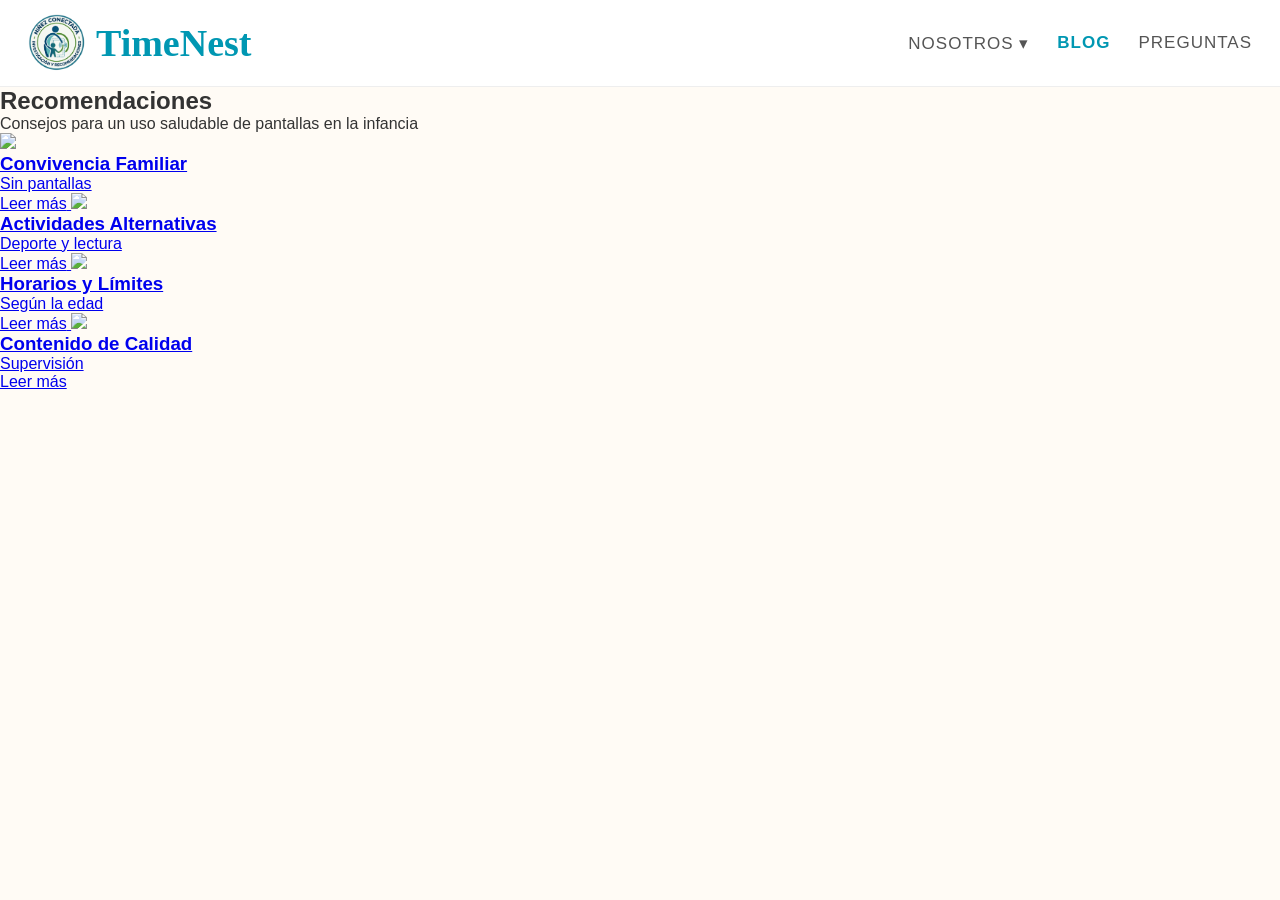
==== blog.html @ f958debc "Update blog.html" ====
<!DOCTYPE html>
<html lang="es">
<head>
    <meta charset="UTF-8">
    <meta name="viewport" content="width=device-width, initial-scale=1.0">
    <title>Blog - TimeNest</title>
    <link rel="stylesheet" href="style.css">
    <link rel="icon" type="image/png" href="logo.png">
</head>
<body style="background:#FFFBF5;">
    <header>
        <a href="index.html" class="brand">
            <img src="logo.png" alt="Niñez Conectada" class="logo-img">
            <span class="brand-name">TimeNest</span>
        </a>
        <nav class="nav-center">
            <div class="dropdown">
                <a href="#" class="drop-btn" id="aboutBtn">NOSOTROS ▾</a>
                <div class="dropdown-content" id="aboutMenu">
                    <a href="nosotros.html">Sobre nosotros</a>
                    <a href="mision.html">Nuestra Misión</a>
                </div>
            </div>
            <a href="blog.html" style="color:#0097B2; font-weight:700;">BLOG</a>
            <a href="#">PREGUNTAS</a>
        </nav>
    </header>

    <section class="catalog-section">
        <h1 class="catalog-title">Recomendaciones</h1>
        <p class="catalog-subtitle">Consejos para un uso saludable de pantallas en la infancia</p>

        <div class="catalog-grid">
            
            <a href="blog1.html" class="catalog-card">
                <img src="https://images.unsplash.com/photo-1544723795-3fb6469f2f70?q=80&w=500" class="catalog-img">
                <h3 class="catalog-card-title">Convivencia Familiar</h3>
                <p class="catalog-card-desc">Sin pantallas</p>
                <span class="catalog-btn">Leer más</span>
            </a>

            <a href="blog2.html" class="catalog-card">
                <img src="https://images.unsplash.com/photo-1596464716127-f2a82984de30?q=80&w=500" class="catalog-img">
                <h3 class="catalog-card-title">Actividades Alternativas</h3>
                <p class="catalog-card-desc">Deporte y lectura</p>
                <span class="catalog-btn">Leer más</span>
            </a>

            <a href="blog3.html" class="catalog-card">
                <img src="https://images.unsplash.com/photo-1506126613408-eca07ce68773?q=80&w=500" class="catalog-img">
                <h3 class="catalog-card-title">Horarios y Límites</h3>
                <p class="catalog-card-desc">Según la edad</p>
                <span class="catalog-btn">Leer más</span>
            </a>

            <a href="blog4.html" class="catalog-card">
                <img src="https://images.unsplash.com/photo-1503454537195-1dcabb73ffb9?q=80&w=500" class="catalog-img">
                <h3 class="catalog-card-title">Contenido de Calidad</h3>
                <p class="catalog-card-desc">Supervisión</p>
                <span class="catalog-btn">Leer más</span>
            </a>

        </div>
    </section>

<script>
const aboutBtn=document.getElementById('aboutBtn'), aboutMenu=document.getElementById('aboutMenu');
aboutBtn.onclick=(e)=>{e.preventDefault(); e.stopPropagation(); aboutMenu.classList.toggle('show'); };
document.addEventListener('click',()=>{ aboutMenu.classList.remove('show'); });
</script>
</body>
</html>
---- style.css ----
*{margin:0;padding:0;box-sizing:border-box}
html{scroll-behavior:smooth}
body{font-family:Arial,Helvetica,sans-serif;background:#fff;color:#333}

/* HEADER */
header{display:flex;justify-content:space-between;align-items:center;background:#fff;border-bottom:1px solid #eee;position:sticky;top:0;z-index:1000;padding:14px 28px}
.brand{display:flex;align-items:center;gap:10px;text-decoration:none!important}
.logo-img{width:58px;height:58px;object-fit:contain;border-radius:50%;display:block}
.brand-name{font-family:'Georgia',serif;font-size:38px;color:#0097B2;font-weight:700;line-height:58px;text-decoration:none!important}
.nav-center{display:flex;gap:28px;align-items:center}
.nav-center a,.drop-btn{text-decoration:none;color:#555;font-size:17px;letter-spacing:1px;font-weight:500;background:none;border:none;cursor:pointer}
.nav-center a:hover,.drop-btn:hover{color:#0097B2}

/* IDIOMA */
.lang-dropdown{position:relative;margin-left:8px}
.lang-btn{background:#fff;border:1px solid #ddd;border-radius:20px;padding:6px 14px;cursor:pointer;font-size:15px;color:#555;display:flex;align-items:center;gap:6px}
.lang-menu{display:none;position:absolute;right:0;top:40px;background:#fff;border:1px solid #eee;border-radius:10px;box-shadow:0 8px 24px rgba(0,0,0,0.15);min-width:165px;z-index:1200;overflow:hidden}
.lang-menu.show{display:block}
.lang-menu button{width:100%;background:none;border:none;padding:10px 14px;text-align:left;cursor:pointer;font-size:14px;display:flex;align-items:center;gap:8px}
.lang-menu button:hover{background:#f0f9fa}

/* DROPDOWN NOSOTROS */
.dropdown{position:relative}
.dropdown-content{display:none;position:absolute;left:50%;transform:translateX(-50%);top:38px;background:#fff;min-width:190px;border-radius:10px;box-shadow:0 8px 24px rgba(0,0,0,0.15);border:1px solid #eee;z-index:1200;overflow:hidden}
.dropdown-content.show{display:block}
.dropdown-content a{display:block;padding:12px 16px;font-size:14px;color:#444;text-decoration:none}
.dropdown-content a:hover{background:#f0f9fa;color:#0097B2}

/* HERO INDEX */
.hero-image{width:100%;height:520px;background:url('banner.png') no-repeat center/cover;background-color:#000}
.hero-text{background:#0097B2;color:#fff;text-align:center;padding:70px 20px 80px}
.hero-text h1{font-family:'Georgia',serif;font-size:44px;margin-bottom:18px}
.hero-text p{max-width:820px;margin:0 auto 35px;font-size:18px;line-height:1.6;color:#eaf6f8}
.btn{background:#fff;color:#0097B2;padding:14px 34px;border-radius:4px;font-size:14px;font-weight:700;text-decoration:none}

/* BLOG - FORMATO NUEVO VERTICAL COMO TU FOTO */
.reco-section{background:#fff;padding:50px 40px 60px}
.reco-title{font-size:22px;font-weight:800;letter-spacing:0.5px;margin-bottom:32px;color:#111; font-family:Arial, sans-serif; text-transform:uppercase;}
.reco-grid-vertical{
  display:grid;
  grid-template-columns: 165px 165px;
  gap:50px 80px;
  max-width:900px;
}
.reco-card-v{
  text-decoration:none;
  color:#222;
  display:block;
  cursor:pointer;
}
.reco-card-v:hover .reco-text-v{
  color:#0097B2;
}
.reco-img-v{
  width:165px;
  height:165px;
  object-fit:cover;
  display:block;
  background:#f0f0f0;
}
.reco-text-v{
  margin-top:12px;
  font-size:14px;
  line-height:1.35;
  font-family:Arial, sans-serif;
  max-width:165px;
  color:#222;
}

/* NOSOTROS Y MISION */
.nosotros-section{max-width:900px;margin:0 auto;padding:50px 40px 80px}
.nosotros-section h1{font-family:Arial,sans-serif;font-size:26px;font-weight:700;color:#111;margin-bottom:28px; text-transform:uppercase;}
.nosotros-content p{font-size:15px;line-height:1.7;color:#333;margin-bottom:20px;text-align:left}

/* RESPONSIVE */
@media (max-width:1100px){
  .reco-grid-vertical{grid-template-columns: 165px 165px; gap:40px 60px;}
}

@media (max-width:900px){
 header{flex-wrap:wrap;padding:10px 12px}
 .logo-img{width:42px;height:42px}.brand-name{font-size:28px;line-height:42px}
 .nav-center{width:100%;justify-content:center;gap:16px;padding-top:8px;border-top:1px solid #f5f5f5;flex-wrap:wrap}
 .reco-section{padding:24px 16px 40px}
 .hero-image{height:280px}.hero-text h1{font-size:28px}
 .nosotros-section{padding:30px 16px 50px}
 .nosotros-section h1{font-size:22px}
 .nosotros-content p{font-size:14px}
}

@media (max-width:500px){
  .reco-grid-vertical{grid-template-columns: 1fr 1fr; gap:20px 16px;}
  .reco-img-v{width:100%; height:140px;}
  .reco-text-v{max-width:100%; font-size:13px;}
}
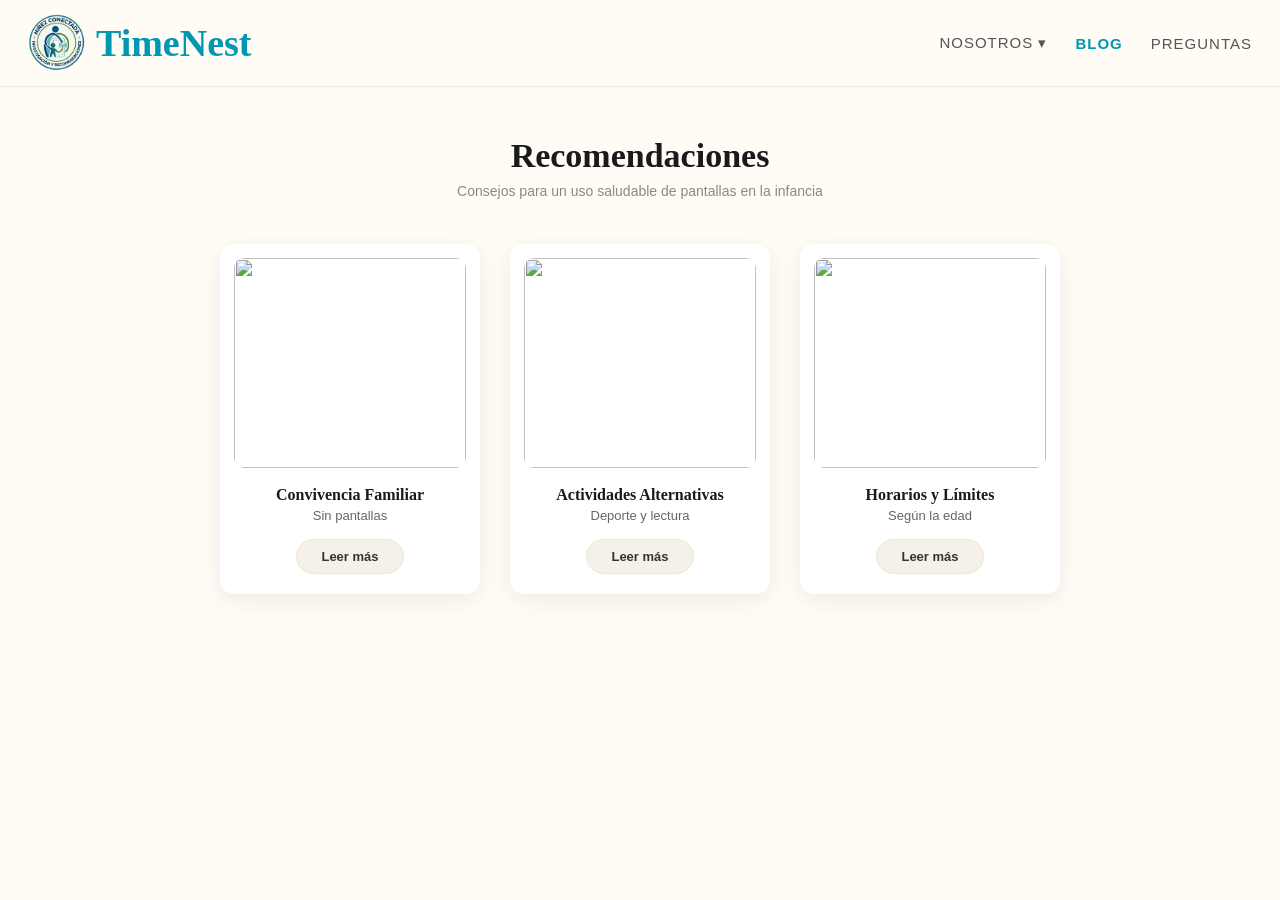
==== commit 34ba0abb: "Update blog.html" ====
--- a/blog.html
+++ b/blog.html
@@ -4,10 +4,10 @@
     <meta charset="UTF-8">
     <meta name="viewport" content="width=device-width, initial-scale=1.0">
     <title>Blog - TimeNest</title>
-    <link rel="stylesheet" href="style.css">
+    <link rel="stylesheet" href="style.css?v=2">
     <link rel="icon" type="image/png" href="logo.png">
 </head>
-<body style="background:#FFFBF5;">
+<body>
     <header>
         <a href="index.html" class="brand">
             <img src="logo.png" alt="Niñez Conectada" class="logo-img">
@@ -31,7 +31,6 @@
         <p class="catalog-subtitle">Consejos para un uso saludable de pantallas en la infancia</p>
 
         <div class="catalog-grid">
-            
             <a href="blog1.html" class="catalog-card">
                 <img src="https://images.unsplash.com/photo-1544723795-3fb6469f2f70?q=80&w=500" class="catalog-img">
                 <h3 class="catalog-card-title">Convivencia Familiar</h3>
@@ -52,14 +51,6 @@
                 <p class="catalog-card-desc">Según la edad</p>
                 <span class="catalog-btn">Leer más</span>
             </a>
-
-            <a href="blog4.html" class="catalog-card">
-                <img src="https://images.unsplash.com/photo-1503454537195-1dcabb73ffb9?q=80&w=500" class="catalog-img">
-                <h3 class="catalog-card-title">Contenido de Calidad</h3>
-                <p class="catalog-card-desc">Supervisión</p>
-                <span class="catalog-btn">Leer más</span>
-            </a>
-
         </div>
     </section>
 
--- a/style.css
+++ b/style.css
@@ -1,95 +1,118 @@
 *{margin:0;padding:0;box-sizing:border-box}
 html{scroll-behavior:smooth}
-body{font-family:Arial,Helvetica,sans-serif;background:#fff;color:#333}
+body{font-family:Arial,Helvetica,sans-serif;background:#FFFBF5;color:#333}
 
 /* HEADER */
-header{display:flex;justify-content:space-between;align-items:center;background:#fff;border-bottom:1px solid #eee;position:sticky;top:0;z-index:1000;padding:14px 28px}
+header{display:flex;justify-content:space-between;align-items:center;background:#FFFBF5;border-bottom:1px solid #f0ebe0;position:sticky;top:0;z-index:1000;padding:14px 28px}
 .brand{display:flex;align-items:center;gap:10px;text-decoration:none!important}
 .logo-img{width:58px;height:58px;object-fit:contain;border-radius:50%;display:block}
 .brand-name{font-family:'Georgia',serif;font-size:38px;color:#0097B2;font-weight:700;line-height:58px;text-decoration:none!important}
 .nav-center{display:flex;gap:28px;align-items:center}
-.nav-center a,.drop-btn{text-decoration:none;color:#555;font-size:17px;letter-spacing:1px;font-weight:500;background:none;border:none;cursor:pointer}
+.nav-center a,.drop-btn{text-decoration:none;color:#555;font-size:15px;letter-spacing:1px;font-weight:500;background:none;border:none;cursor:pointer}
 .nav-center a:hover,.drop-btn:hover{color:#0097B2}
-
-/* IDIOMA */
-.lang-dropdown{position:relative;margin-left:8px}
-.lang-btn{background:#fff;border:1px solid #ddd;border-radius:20px;padding:6px 14px;cursor:pointer;font-size:15px;color:#555;display:flex;align-items:center;gap:6px}
-.lang-menu{display:none;position:absolute;right:0;top:40px;background:#fff;border:1px solid #eee;border-radius:10px;box-shadow:0 8px 24px rgba(0,0,0,0.15);min-width:165px;z-index:1200;overflow:hidden}
-.lang-menu.show{display:block}
-.lang-menu button{width:100%;background:none;border:none;padding:10px 14px;text-align:left;cursor:pointer;font-size:14px;display:flex;align-items:center;gap:8px}
-.lang-menu button:hover{background:#f0f9fa}
-
-/* DROPDOWN NOSOTROS */
 .dropdown{position:relative}
 .dropdown-content{display:none;position:absolute;left:50%;transform:translateX(-50%);top:38px;background:#fff;min-width:190px;border-radius:10px;box-shadow:0 8px 24px rgba(0,0,0,0.15);border:1px solid #eee;z-index:1200;overflow:hidden}
 .dropdown-content.show{display:block}
 .dropdown-content a{display:block;padding:12px 16px;font-size:14px;color:#444;text-decoration:none}
 .dropdown-content a:hover{background:#f0f9fa;color:#0097B2}
 
-/* HERO INDEX */
+/* HERO */
 .hero-image{width:100%;height:520px;background:url('banner.png') no-repeat center/cover;background-color:#000}
 .hero-text{background:#0097B2;color:#fff;text-align:center;padding:70px 20px 80px}
 .hero-text h1{font-family:'Georgia',serif;font-size:44px;margin-bottom:18px}
 .hero-text p{max-width:820px;margin:0 auto 35px;font-size:18px;line-height:1.6;color:#eaf6f8}
 .btn{background:#fff;color:#0097B2;padding:14px 34px;border-radius:4px;font-size:14px;font-weight:700;text-decoration:none}
 
-/* BLOG - FORMATO NUEVO VERTICAL COMO TU FOTO */
-.reco-section{background:#fff;padding:50px 40px 60px}
-.reco-title{font-size:22px;font-weight:800;letter-spacing:0.5px;margin-bottom:32px;color:#111; font-family:Arial, sans-serif; text-transform:uppercase;}
-.reco-grid-vertical{
+/* NOSOTROS Y MISION */
+.nosotros-section{max-width:900px;margin:0 auto;padding:50px 40px 80px; background:#fff;}
+.nosotros-section h1{font-family:'Georgia',serif;font-size:28px;font-weight:700;color:#111;margin-bottom:28px;}
+.nosotros-content p{font-size:15px;line-height:1.7;color:#333;margin-bottom:20px;}
+
+/* BLOG ESTETICA CENTRADA - IGUAL EN PC Y CELULAR */
+.catalog-section{
+  background:#FFFBF5;
+  padding:50px 20px 80px;
+  text-align:center;
+  width:100%;
+}
+.catalog-title{
+  font-family:'Georgia',serif;
+  font-size:34px;
+  font-weight:800;
+  color:#1a1a1a;
+  margin-bottom:8px;
+  text-align:center;
+}
+.catalog-subtitle{
+  font-size:14px;
+  color:#8a8a8a;
+  margin-bottom:45px;
+  text-align:center;
+}
+.catalog-grid{
   display:grid;
-  grid-template-columns: 165px 165px;
-  gap:50px 80px;
-  max-width:900px;
+  grid-template-columns: repeat(3, 260px);
+  justify-content:center;
+  gap:30px;
+  max-width:1100px;
+  margin:0 auto;
 }
-.reco-card-v{
-  text-decoration:none;
-  color:#222;
+.catalog-card{
+  background:#ffffff;
+  width:260px;
+  border-radius:14px;
+  box-shadow:0 6px 22px rgba(0,0,0,0.07);
+  padding:14px 14px 20px;
+  text-decoration:none!important;
+  display:flex;
+  flex-direction:column;
+  align-items:center;
+  transition:transform 0.2s;
+}
+.catalog-card:hover{transform:translateY(-5px); box-shadow:0 10px 32px rgba(0,0,0,0.12);}
+.catalog-img{
+  width:100%!important;
+  height:210px!important;
+  object-fit:cover;
+  border-radius:10px;
   display:block;
-  cursor:pointer;
 }
-.reco-card-v:hover .reco-text-v{
-  color:#0097B2;
+.catalog-card-title{
+  font-family:'Georgia',serif;
+  font-size:16px;
+  font-weight:700;
+  color:#1a1a1a;
+  margin-top:18px;
+  margin-bottom:4px;
+  text-decoration:none!important;
 }
-.reco-img-v{
-  width:165px;
-  height:165px;
-  object-fit:cover;
-  display:block;
-  background:#f0f0f0;
+.catalog-card-desc{
+  font-size:13px;
+  color:#666;
+  font-weight:500;
+  margin-bottom:16px;
+  text-decoration:none!important;
 }
-.reco-text-v{
-  margin-top:12px;
-  font-size:14px;
-  line-height:1.35;
-  font-family:Arial, sans-serif;
-  max-width:165px;
-  color:#222;
+.catalog-btn{
+  background:#F5F0E8;
+  border:1px solid #eee7d6;
+  color:#333;
+  padding:9px 24px;
+  border-radius:22px;
+  font-size:13px;
+  font-weight:600;
+  text-decoration:none!important;
 }
 
-/* NOSOTROS Y MISION */
-.nosotros-section{max-width:900px;margin:0 auto;padding:50px 40px 80px}
-.nosotros-section h1{font-family:Arial,sans-serif;font-size:26px;font-weight:700;color:#111;margin-bottom:28px; text-transform:uppercase;}
-.nosotros-content p{font-size:15px;line-height:1.7;color:#333;margin-bottom:20px;text-align:left}
-
-/* RESPONSIVE */
-@media (max-width:1100px){
-  .reco-grid-vertical{grid-template-columns: 165px 165px; gap:40px 60px;}
-}
-
+/* CELULAR */
 @media (max-width:900px){
  header{flex-wrap:wrap;padding:10px 12px}
- .logo-img{width:42px;height:42px}.brand-name{font-size:28px;line-height:42px}
+ .logo-img{width:42px;height:42px}.brand-name{font-size:26px;line-height:42px}
  .nav-center{width:100%;justify-content:center;gap:16px;padding-top:8px;border-top:1px solid #f5f5f5;flex-wrap:wrap}
- .reco-section{padding:24px 16px 40px}
  .hero-image{height:280px}.hero-text h1{font-size:28px}
+ .catalog-grid{grid-template-columns: repeat(2, 165px); gap:16px;}
+ .catalog-card{width:165px; padding:10px 10px 14px;}
+ .catalog-img{height:140px!important;}
+ .catalog-title{font-size:26px;}
  .nosotros-section{padding:30px 16px 50px}
- .nosotros-section h1{font-size:22px}
- .nosotros-content p{font-size:14px}
 }
-
-@media (max-width:500px){
-  .reco-grid-vertical{grid-template-columns: 1fr 1fr; gap:20px 16px;}
-  .reco-img-v{width:100%; height:140px;}
-  .reco-text-v{max-width:100%; font-size:13px;}
-}
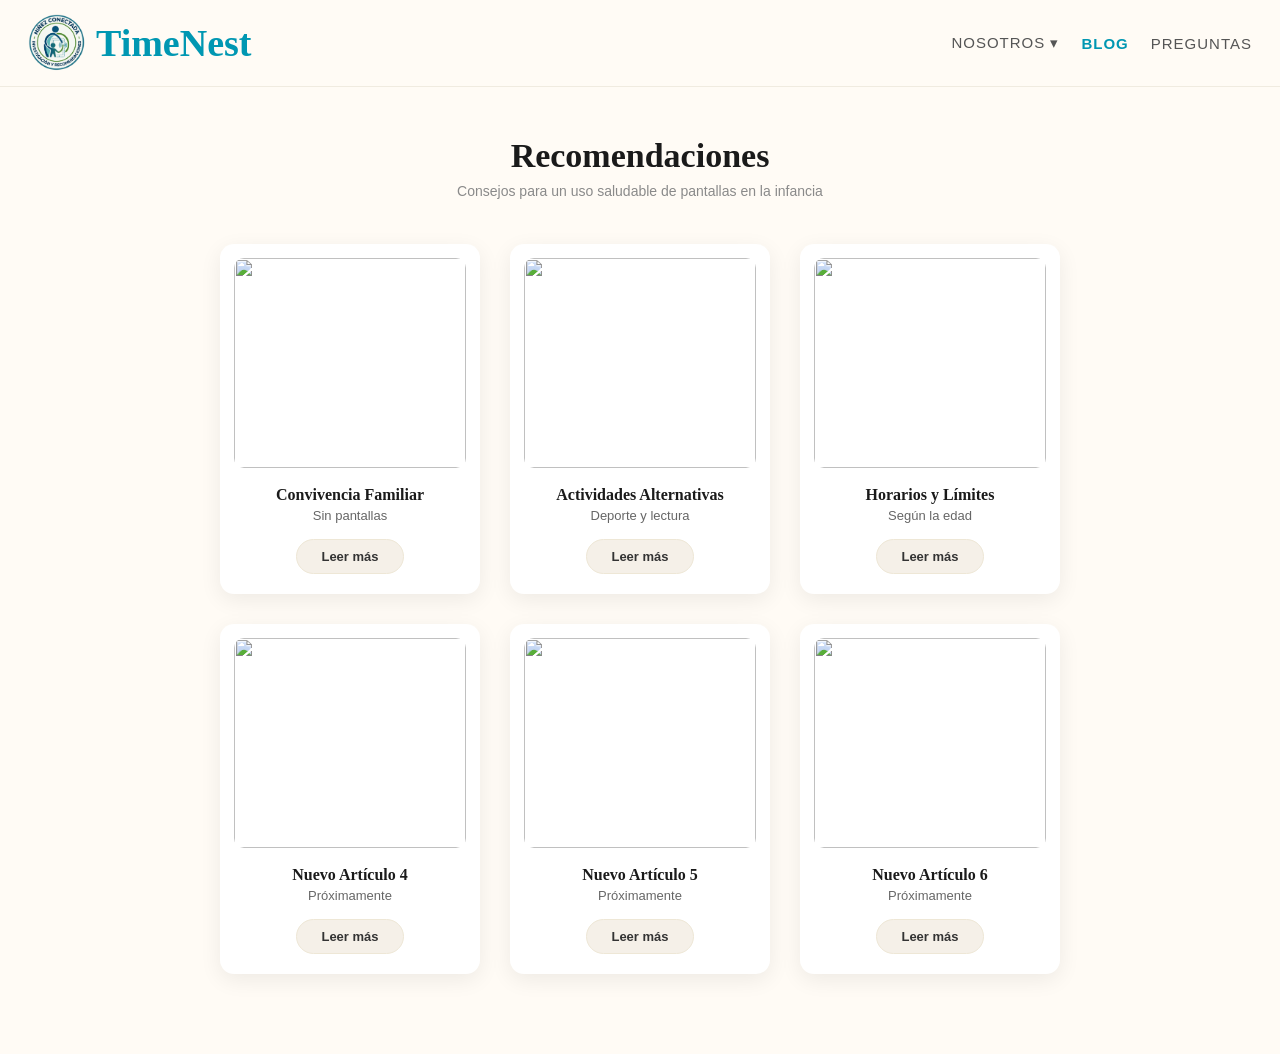
==== commit c9d380df: "Update blog.html" ====
--- a/blog.html
+++ b/blog.html
@@ -51,6 +51,28 @@
                 <p class="catalog-card-desc">Según la edad</p>
                 <span class="catalog-btn">Leer más</span>
             </a>
+
+            <!-- NUEVOS 3 BLOGS -->
+            <a href="blog4.html" class="catalog-card">
+                <img src="https://images.unsplash.com/photo-1516589178581-6cd7833ae3b2?q=80&w=500" class="catalog-img">
+                <h3 class="catalog-card-title">Nuevo Artículo 4</h3>
+                <p class="catalog-card-desc">Próximamente</p>
+                <span class="catalog-btn">Leer más</span>
+            </a>
+
+            <a href="blog5.html" class="catalog-card">
+                <img src="https://images.unsplash.com/photo-1516627145497-ae6968895b74?q=80&w=500" class="catalog-img">
+                <h3 class="catalog-card-title">Nuevo Artículo 5</h3>
+                <p class="catalog-card-desc">Próximamente</p>
+                <span class="catalog-btn">Leer más</span>
+            </a>
+
+            <a href="blog6.html" class="catalog-card">
+                <img src="https://images.unsplash.com/photo-1503454537195-1dcabb73ffb9?q=80&w=500" class="catalog-img">
+                <h3 class="catalog-card-title">Nuevo Artículo 6</h3>
+                <p class="catalog-card-desc">Próximamente</p>
+                <span class="catalog-btn">Leer más</span>
+            </a>
         </div>
     </section>
 
--- a/style.css
+++ b/style.css
@@ -7,7 +7,7 @@
 .brand{display:flex;align-items:center;gap:10px;text-decoration:none!important}
 .logo-img{width:58px;height:58px;object-fit:contain;border-radius:50%;display:block}
 .brand-name{font-family:'Georgia',serif;font-size:38px;color:#0097B2;font-weight:700;line-height:58px;text-decoration:none!important}
-.nav-center{display:flex;gap:28px;align-items:center}
+.nav-center{display:flex;gap:22px;align-items:center}
 .nav-center a,.drop-btn{text-decoration:none;color:#555;font-size:15px;letter-spacing:1px;font-weight:500;background:none;border:none;cursor:pointer}
 .nav-center a:hover,.drop-btn:hover{color:#0097B2}
 .dropdown{position:relative}
@@ -16,6 +16,14 @@
 .dropdown-content a{display:block;padding:12px 16px;font-size:14px;color:#444;text-decoration:none}
 .dropdown-content a:hover{background:#f0f9fa;color:#0097B2}
 
+/* IDIOMA - MENU PEQUEÑO COMO TU FOTO */
+.lang-dropdown{position:relative;margin-left:8px}
+.lang-btn{background:#fff;border:1px solid #ddd;border-radius:6px;padding:4px 8px;cursor:pointer;font-size:13px;color:#333;display:flex;align-items:center;gap:4px}
+.lang-menu{display:none;position:absolute;right:0;top:34px;background:#fff;border:1px solid #ccc;border-radius:4px;box-shadow:0 4px 12px rgba(0,0,0,0.15);min-width:130px;z-index:1200;overflow:hidden;padding:2px}
+.lang-menu.show{display:flex;gap:2px}
+.lang-menu button{width:auto;background:#f5f5f5;border:1px solid #ddd;border-radius:3px;padding:4px 6px;text-align:left;cursor:pointer;font-size:12px;display:flex;align-items:center;gap:4px;white-space:nowrap}
+.lang-menu button:hover{background:#e9e9e9}
+
 /* HERO */
 .hero-image{width:100%;height:520px;background:url('banner.png') no-repeat center/cover;background-color:#000}
 .hero-text{background:#0097B2;color:#fff;text-align:center;padding:70px 20px 80px}
@@ -23,92 +31,27 @@
 .hero-text p{max-width:820px;margin:0 auto 35px;font-size:18px;line-height:1.6;color:#eaf6f8}
 .btn{background:#fff;color:#0097B2;padding:14px 34px;border-radius:4px;font-size:14px;font-weight:700;text-decoration:none}
 
-/* NOSOTROS Y MISION */
+/* NOSOTROS */
 .nosotros-section{max-width:900px;margin:0 auto;padding:50px 40px 80px; background:#fff;}
 .nosotros-section h1{font-family:'Georgia',serif;font-size:28px;font-weight:700;color:#111;margin-bottom:28px;}
 .nosotros-content p{font-size:15px;line-height:1.7;color:#333;margin-bottom:20px;}
 
-/* BLOG ESTETICA CENTRADA - IGUAL EN PC Y CELULAR */
-.catalog-section{
-  background:#FFFBF5;
-  padding:50px 20px 80px;
-  text-align:center;
-  width:100%;
-}
-.catalog-title{
-  font-family:'Georgia',serif;
-  font-size:34px;
-  font-weight:800;
-  color:#1a1a1a;
-  margin-bottom:8px;
-  text-align:center;
-}
-.catalog-subtitle{
-  font-size:14px;
-  color:#8a8a8a;
-  margin-bottom:45px;
-  text-align:center;
-}
-.catalog-grid{
-  display:grid;
-  grid-template-columns: repeat(3, 260px);
-  justify-content:center;
-  gap:30px;
-  max-width:1100px;
-  margin:0 auto;
-}
-.catalog-card{
-  background:#ffffff;
-  width:260px;
-  border-radius:14px;
-  box-shadow:0 6px 22px rgba(0,0,0,0.07);
-  padding:14px 14px 20px;
-  text-decoration:none!important;
-  display:flex;
-  flex-direction:column;
-  align-items:center;
-  transition:transform 0.2s;
-}
+/* BLOG CATALOGO CENTRADO */
+.catalog-section{background:#FFFBF5; padding:50px 20px 80px; text-align:center; width:100%;}
+.catalog-title{font-family:'Georgia',serif; font-size:34px; font-weight:800; color:#1a1a1a; margin-bottom:8px; text-align:center;}
+.catalog-subtitle{font-size:14px; color:#8a8a8a; margin-bottom:45px; text-align:center;}
+.catalog-grid{display:grid; grid-template-columns: repeat(3, 260px); justify-content:center; gap:30px; max-width:1100px; margin:0 auto;}
+.catalog-card{background:#ffffff; width:260px; border-radius:14px; box-shadow:0 6px 22px rgba(0,0,0,0.07); padding:14px 14px 20px; text-decoration:none!important; display:flex; flex-direction:column; align-items:center; transition:transform 0.2s;}
 .catalog-card:hover{transform:translateY(-5px); box-shadow:0 10px 32px rgba(0,0,0,0.12);}
-.catalog-img{
-  width:100%!important;
-  height:210px!important;
-  object-fit:cover;
-  border-radius:10px;
-  display:block;
-}
-.catalog-card-title{
-  font-family:'Georgia',serif;
-  font-size:16px;
-  font-weight:700;
-  color:#1a1a1a;
-  margin-top:18px;
-  margin-bottom:4px;
-  text-decoration:none!important;
-}
-.catalog-card-desc{
-  font-size:13px;
-  color:#666;
-  font-weight:500;
-  margin-bottom:16px;
-  text-decoration:none!important;
-}
-.catalog-btn{
-  background:#F5F0E8;
-  border:1px solid #eee7d6;
-  color:#333;
-  padding:9px 24px;
-  border-radius:22px;
-  font-size:13px;
-  font-weight:600;
-  text-decoration:none!important;
-}
+.catalog-img{width:100%!important; height:210px!important; object-fit:cover; border-radius:10px; display:block;}
+.catalog-card-title{font-family:'Georgia',serif; font-size:16px; font-weight:700; color:#1a1a1a; margin-top:18px; margin-bottom:4px; text-decoration:none!important;}
+.catalog-card-desc{font-size:13px; color:#666; font-weight:500; margin-bottom:16px; text-decoration:none!important;}
+.catalog-btn{background:#F5F0E8; border:1px solid #eee7d6; color:#333; padding:9px 24px; border-radius:22px; font-size:13px; font-weight:600; text-decoration:none!important;}
 
-/* CELULAR */
 @media (max-width:900px){
  header{flex-wrap:wrap;padding:10px 12px}
  .logo-img{width:42px;height:42px}.brand-name{font-size:26px;line-height:42px}
- .nav-center{width:100%;justify-content:center;gap:16px;padding-top:8px;border-top:1px solid #f5f5f5;flex-wrap:wrap}
+ .nav-center{width:100%;justify-content:center;gap:12px;padding-top:8px;border-top:1px solid #f5f5f5;flex-wrap:wrap}
  .hero-image{height:280px}.hero-text h1{font-size:28px}
  .catalog-grid{grid-template-columns: repeat(2, 165px); gap:16px;}
  .catalog-card{width:165px; padding:10px 10px 14px;}
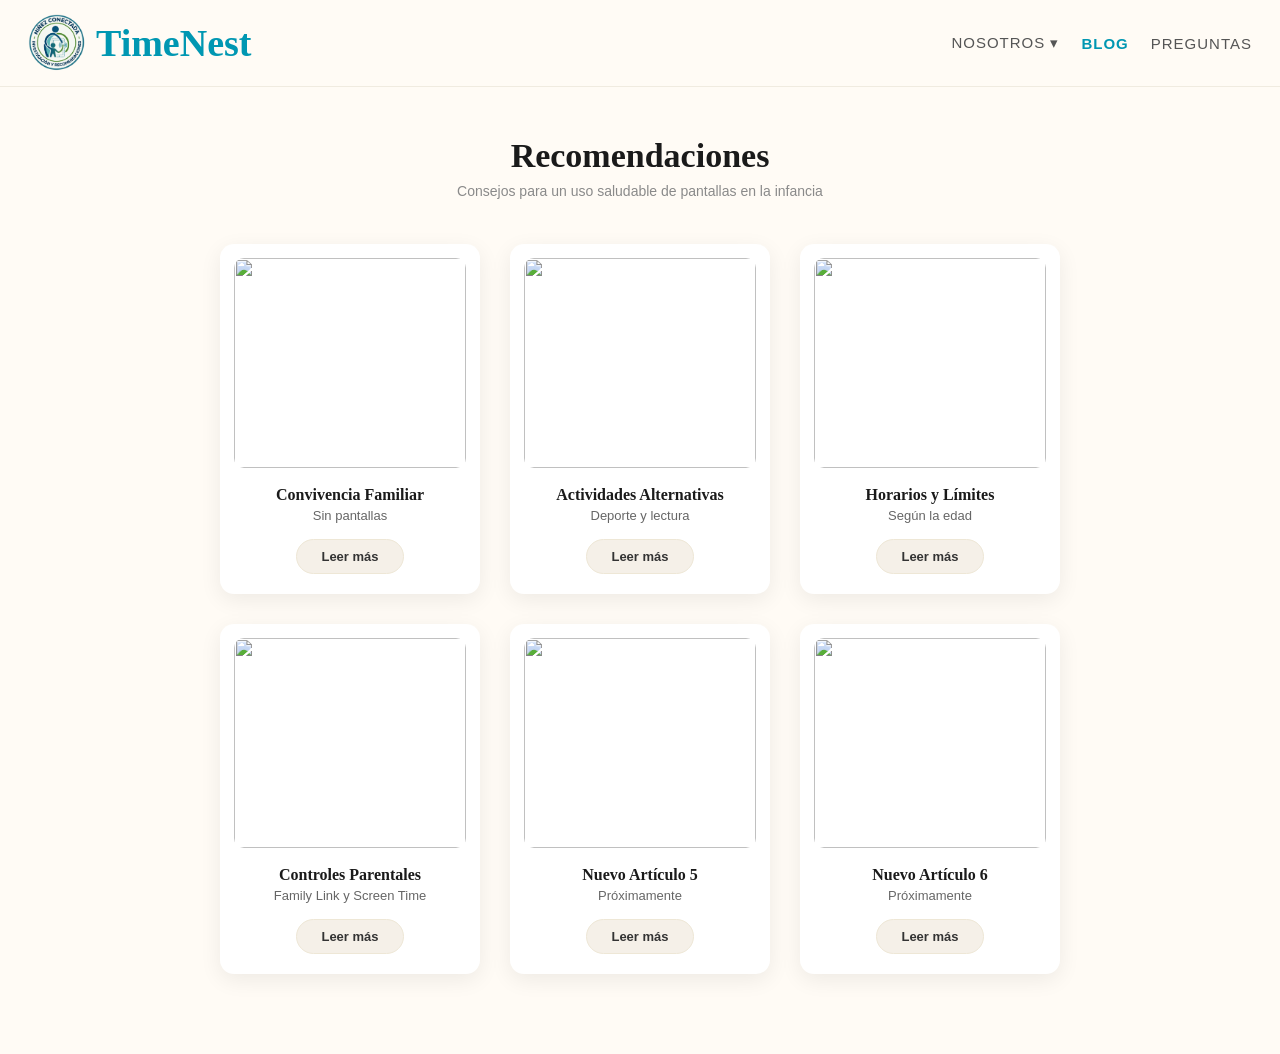
==== commit 881dfdfd: "Update blog.html" ====
--- a/blog.html
+++ b/blog.html
@@ -52,11 +52,10 @@
                 <span class="catalog-btn">Leer más</span>
             </a>
 
-            <!-- NUEVOS 3 BLOGS -->
             <a href="blog4.html" class="catalog-card">
                 <img src="https://images.unsplash.com/photo-1516589178581-6cd7833ae3b2?q=80&w=500" class="catalog-img">
-                <h3 class="catalog-card-title">Nuevo Artículo 4</h3>
-                <p class="catalog-card-desc">Próximamente</p>
+                <h3 class="catalog-card-title">Controles Parentales</h3>
+                <p class="catalog-card-desc">Family Link y Screen Time</p>
                 <span class="catalog-btn">Leer más</span>
             </a>
 
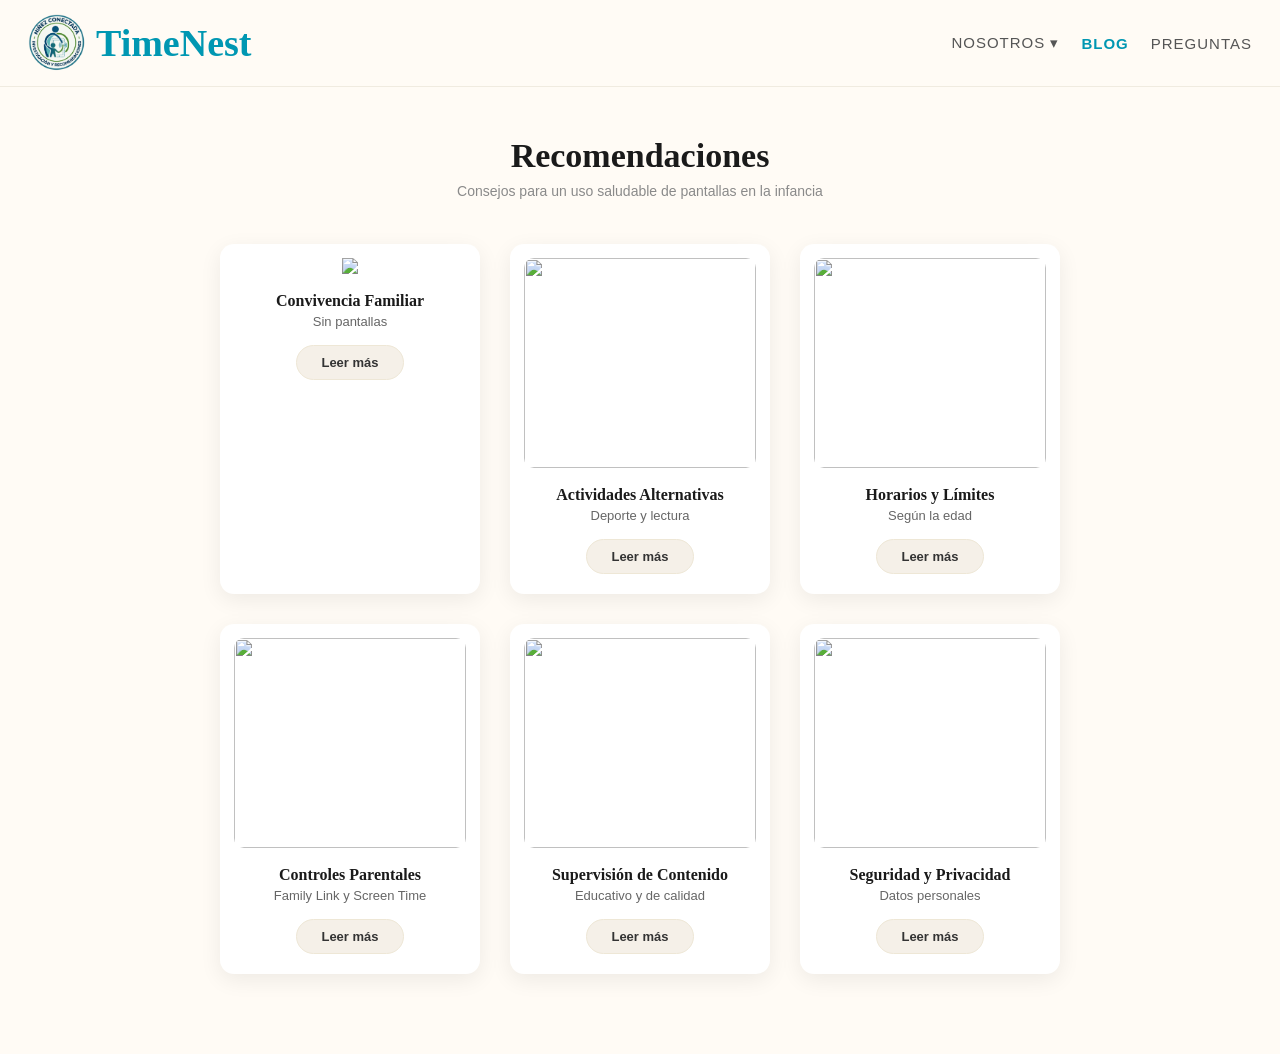
==== commit c0014bd8: "Update blog.html" ====
--- a/blog.html
+++ b/blog.html
@@ -32,7 +32,7 @@
 
         <div class="catalog-grid">
             <a href="blog1.html" class="catalog-card">
-                <img src="https://images.unsplash.com/photo-1544723795-3fb6469f2f70?q=80&w=500" class="catalog-img">
+                <img src="https://i.pinimg.com/736x/1f/75/da/1f75da4d2931b3aa9b77a2f1d7895db3.jpg">
                 <h3 class="catalog-card-title">Convivencia Familiar</h3>
                 <p class="catalog-card-desc">Sin pantallas</p>
                 <span class="catalog-btn">Leer más</span>
@@ -61,15 +61,15 @@
 
             <a href="blog5.html" class="catalog-card">
                 <img src="https://images.unsplash.com/photo-1516627145497-ae6968895b74?q=80&w=500" class="catalog-img">
-                <h3 class="catalog-card-title">Nuevo Artículo 5</h3>
-                <p class="catalog-card-desc">Próximamente</p>
+                <h3 class="catalog-card-title">Supervisión de Contenido</h3>
+                <p class="catalog-card-desc">Educativo y de calidad</p>
                 <span class="catalog-btn">Leer más</span>
             </a>
 
             <a href="blog6.html" class="catalog-card">
                 <img src="https://images.unsplash.com/photo-1503454537195-1dcabb73ffb9?q=80&w=500" class="catalog-img">
-                <h3 class="catalog-card-title">Nuevo Artículo 6</h3>
-                <p class="catalog-card-desc">Próximamente</p>
+                <h3 class="catalog-card-title">Seguridad y Privacidad</h3>
+                <p class="catalog-card-desc">Datos personales</p>
                 <span class="catalog-btn">Leer más</span>
             </a>
         </div>
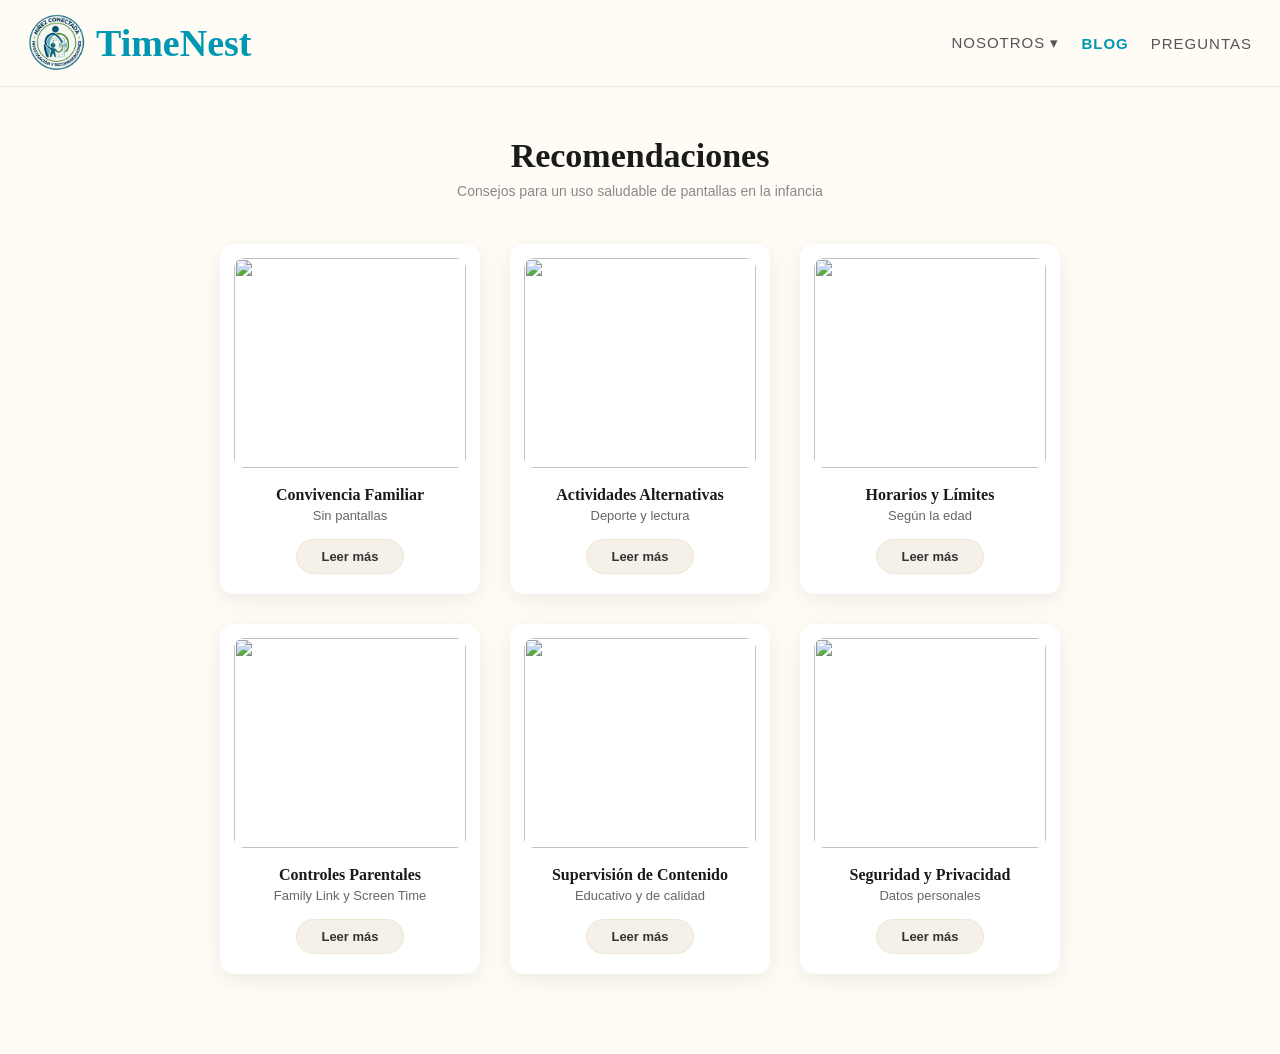
==== commit 0d589447: "Update blog.html" ====
--- a/blog.html
+++ b/blog.html
@@ -32,7 +32,7 @@
 
         <div class="catalog-grid">
             <a href="blog1.html" class="catalog-card">
-                <img src="https://i.pinimg.com/736x/1f/75/da/1f75da4d2931b3aa9b77a2f1d7895db3.jpg">
+                <img src="https://images.unsplash.com/photo-1544723795-3fb6469f2f70?q=80&w=500" class="catalog-img">
                 <h3 class="catalog-card-title">Convivencia Familiar</h3>
                 <p class="catalog-card-desc">Sin pantallas</p>
                 <span class="catalog-btn">Leer más</span>
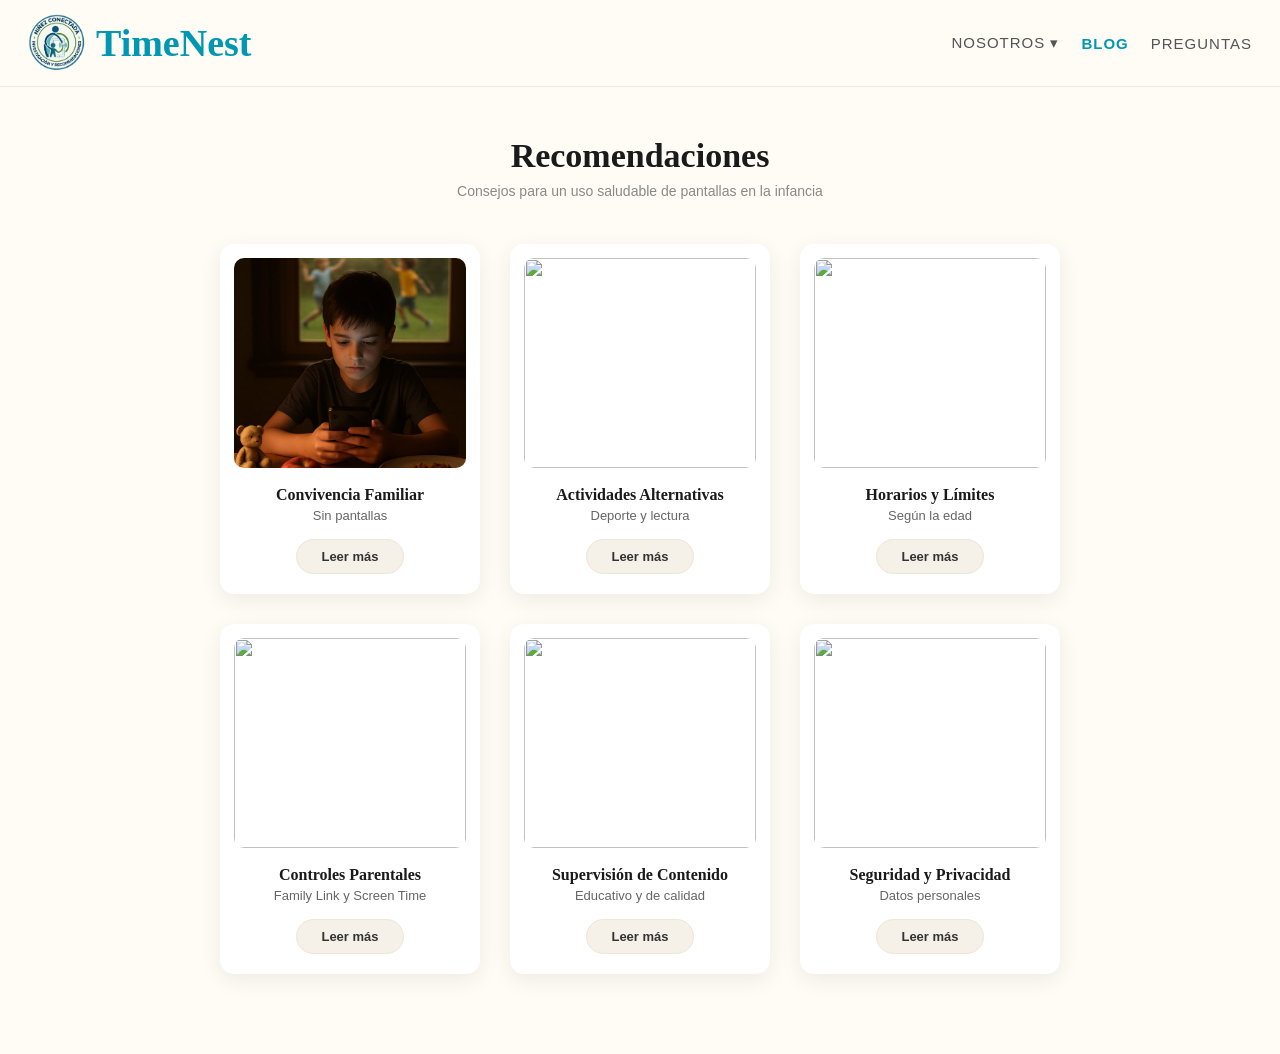
==== commit b4ce513d: "Update blog.html" ====
--- a/blog.html
+++ b/blog.html
@@ -32,7 +32,7 @@
 
         <div class="catalog-grid">
             <a href="blog1.html" class="catalog-card">
-                <img src="https://images.unsplash.com/photo-1544723795-3fb6469f2f70?q=80&w=500" class="catalog-img">
+                <img src="convivencia.jpg" class="catalog-img">
                 <h3 class="catalog-card-title">Convivencia Familiar</h3>
                 <p class="catalog-card-desc">Sin pantallas</p>
                 <span class="catalog-btn">Leer más</span>
